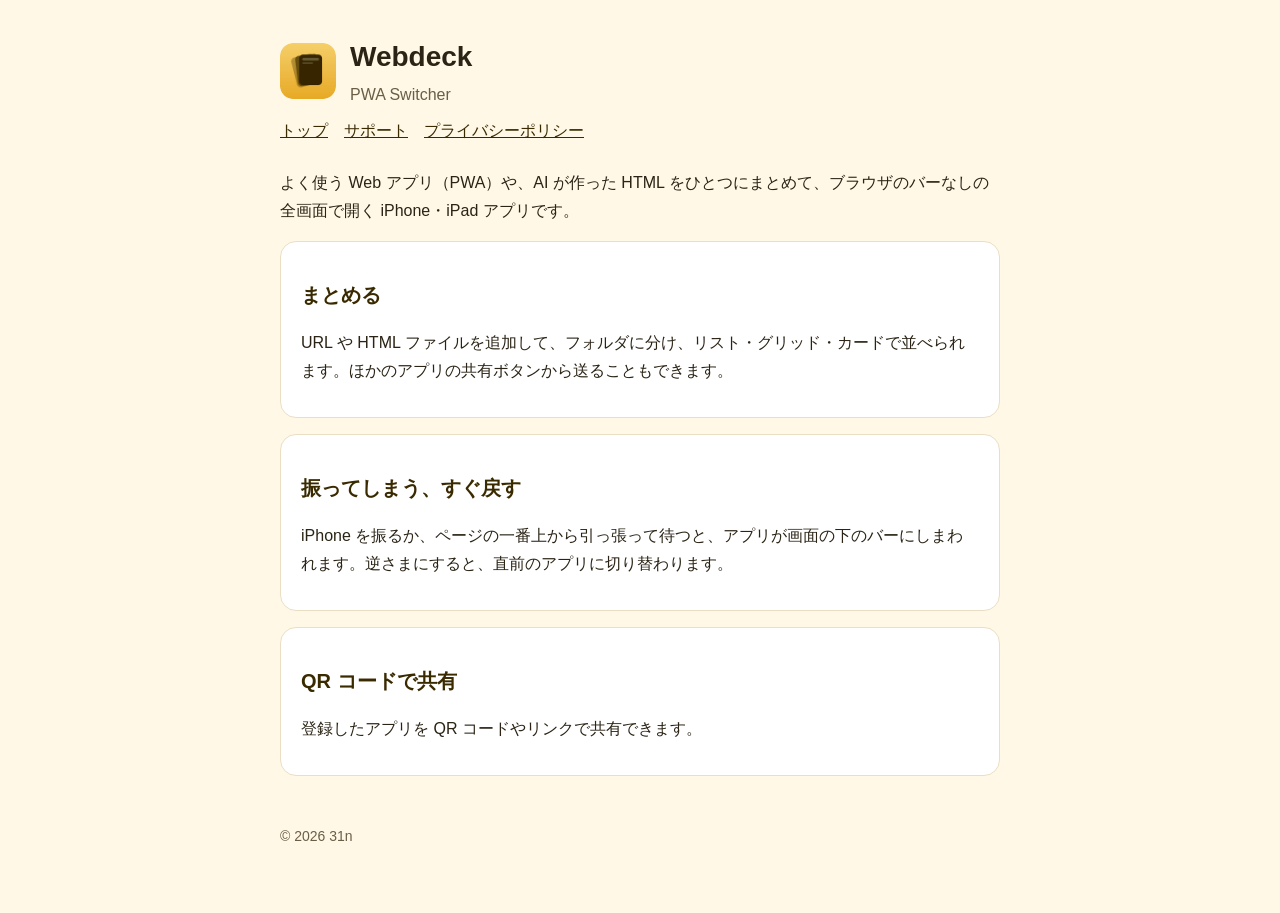
==== index.html @ 568626fa "Initial commit" ====
<!doctype html>
<html lang="ja">
<head>
<meta charset="utf-8">
<meta name="viewport" content="width=device-width, initial-scale=1">
<title>Webdeck: PWA Switcher</title>
<meta name="description" content="よく使う Web アプリ（PWA）や AI が作った HTML をひとつにまとめて、ブラウザのバーなしの全画面で開く iPhone・iPad アプリ。">
<link rel="stylesheet" href="style.css">
<link rel="icon" href="icon.png">
</head>
<body>
<main>
  <header class="top">
    <img src="icon.png" alt="">
    <div>
      <h1>Webdeck</h1>
      <div class="sub">PWA Switcher</div>
    </div>
  </header>
  <nav>
    <a href="./">トップ</a>
    <a href="support.html">サポート</a>
    <a href="privacy.html">プライバシーポリシー</a>
  </nav>

  <p>よく使う Web アプリ（PWA）や、AI が作った HTML をひとつにまとめて、ブラウザのバーなしの全画面で開く iPhone・iPad アプリです。</p>

  <div class="card">
    <h2>まとめる</h2>
    <p>URL や HTML ファイルを追加して、フォルダに分け、リスト・グリッド・カードで並べられます。ほかのアプリの共有ボタンから送ることもできます。</p>
  </div>
  <div class="card">
    <h2>振ってしまう、すぐ戻す</h2>
    <p>iPhone を振るか、ページの一番上から引っ張って待つと、アプリが画面の下のバーにしまわれます。逆さまにすると、直前のアプリに切り替わります。</p>
  </div>
  <div class="card">
    <h2>QR コードで共有</h2>
    <p>登録したアプリを QR コードやリンクで共有できます。</p>
  </div>

  <footer>© 2026 31n</footer>
</main>
</body>
</html>
---- style.css ----
:root { --accent: #3A2A00; --bg: #FFF8E7; --card: #FFFFFF; --text: #2B2416; --sub: #6B5E45; --line: #EADFC4; }
@media (prefers-color-scheme: dark) {
  :root { --accent: #F2C14E; --bg: #1C1A16; --card: #2A2620; --text: #F4EEDF; --sub: #BFB49B; --line: #3A342A; }
}
* { box-sizing: border-box; }
body { margin: 0; font: 16px/1.75 -apple-system, "Hiragino Sans", "Noto Sans JP", sans-serif; background: var(--bg); color: var(--text); }
main { max-width: 760px; margin: 0 auto; padding: 32px 20px 64px; }
header.top { display: flex; align-items: center; gap: 14px; margin-bottom: 8px; }
header.top img { width: 56px; height: 56px; border-radius: 13px; }
h1 { font-size: 28px; margin: 0; }
h2 { font-size: 20px; margin: 32px 0 8px; color: var(--accent); }
h3 { font-size: 17px; margin: 20px 0 4px; }
p, li { color: var(--text); }
.sub { color: var(--sub); }
.card { background: var(--card); border-radius: 16px; padding: 4px 20px 16px; margin: 16px 0; border: 1px solid var(--line); }
nav { margin: 8px 0 24px; display: flex; gap: 16px; flex-wrap: wrap; }
nav a, a { color: var(--accent); }
footer { margin-top: 48px; color: var(--sub); font-size: 14px; }
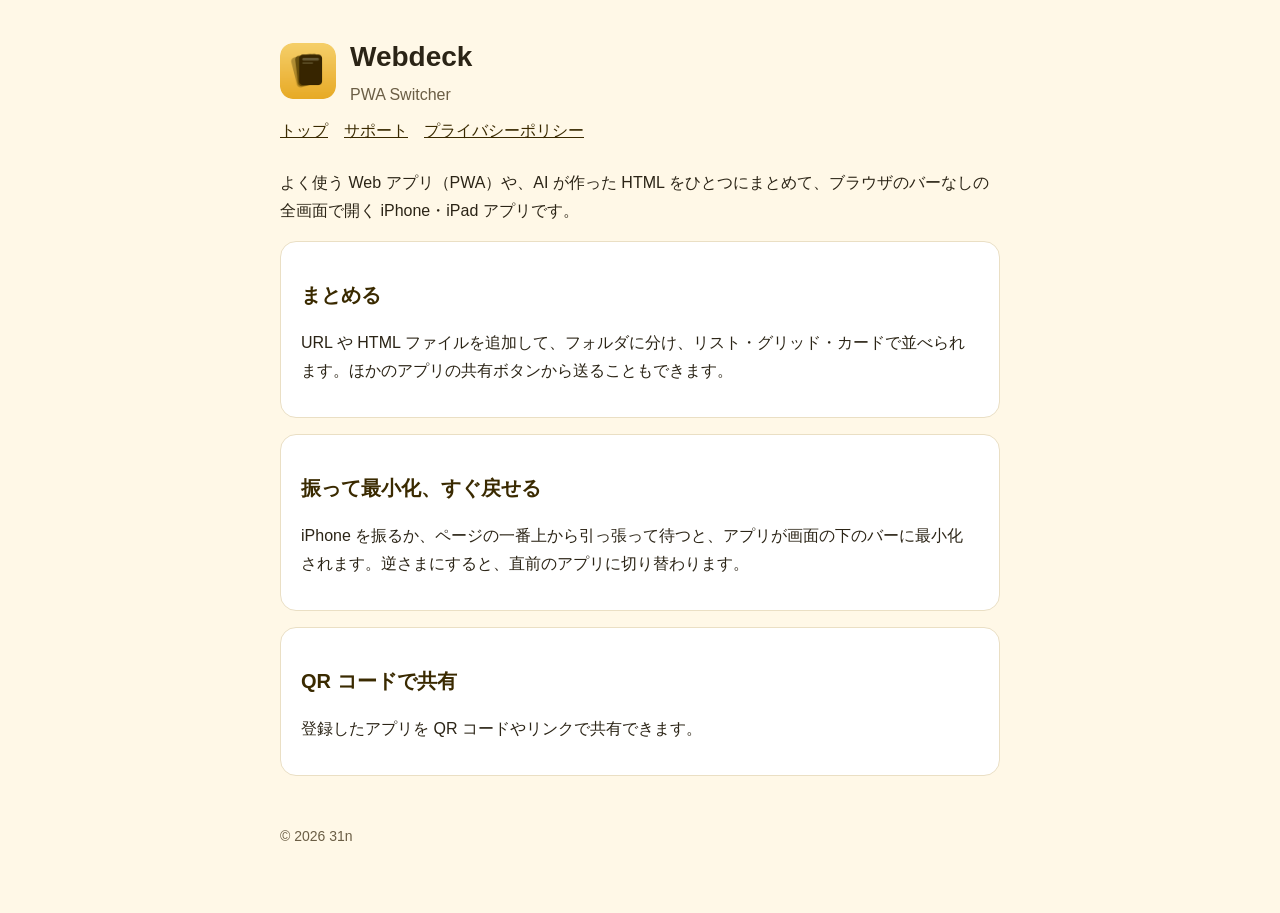
==== commit 835aab65: "Update" ====
--- a/index.html
+++ b/index.html
@@ -30,8 +30,8 @@
     <p>URL や HTML ファイルを追加して、フォルダに分け、リスト・グリッド・カードで並べられます。ほかのアプリの共有ボタンから送ることもできます。</p>
   </div>
   <div class="card">
-    <h2>振ってしまう、すぐ戻す</h2>
-    <p>iPhone を振るか、ページの一番上から引っ張って待つと、アプリが画面の下のバーにしまわれます。逆さまにすると、直前のアプリに切り替わります。</p>
+    <h2>振って最小化、すぐ戻せる</h2>
+    <p>iPhone を振るか、ページの一番上から引っ張って待つと、アプリが画面の下のバーに最小化されます。逆さまにすると、直前のアプリに切り替わります。</p>
   </div>
   <div class="card">
     <h2>QR コードで共有</h2>
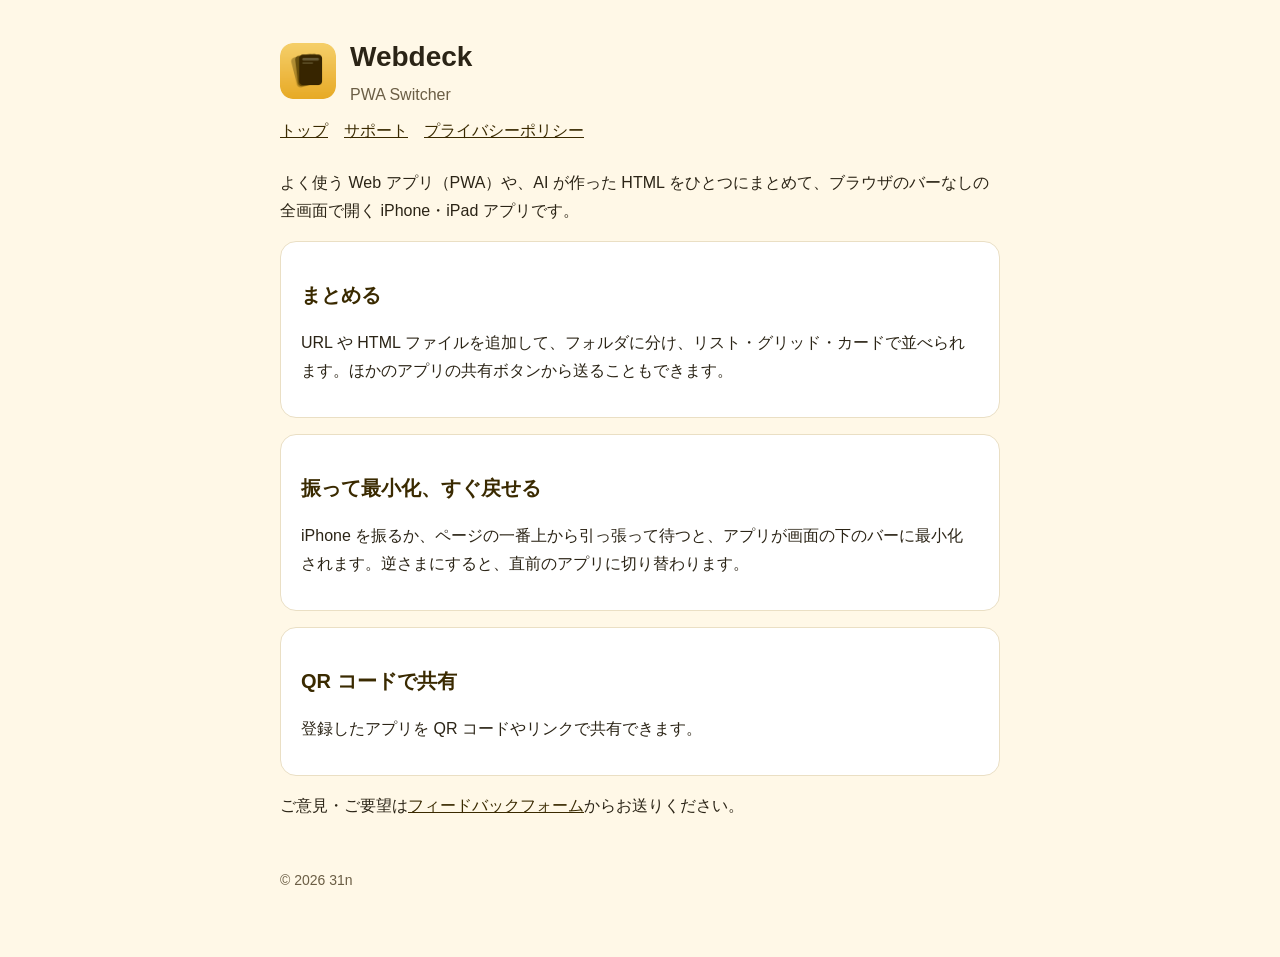
==== commit f6d15060: "Update" ====
--- a/index.html
+++ b/index.html
@@ -38,6 +38,8 @@
     <p>登録したアプリを QR コードやリンクで共有できます。</p>
   </div>
 
+  <p>ご意見・ご要望は<a href="https://forms.gle/2fH9viR1kzPKTUj47">フィードバックフォーム</a>からお送りください。</p>
+
   <footer>© 2026 31n</footer>
 </main>
 </body>
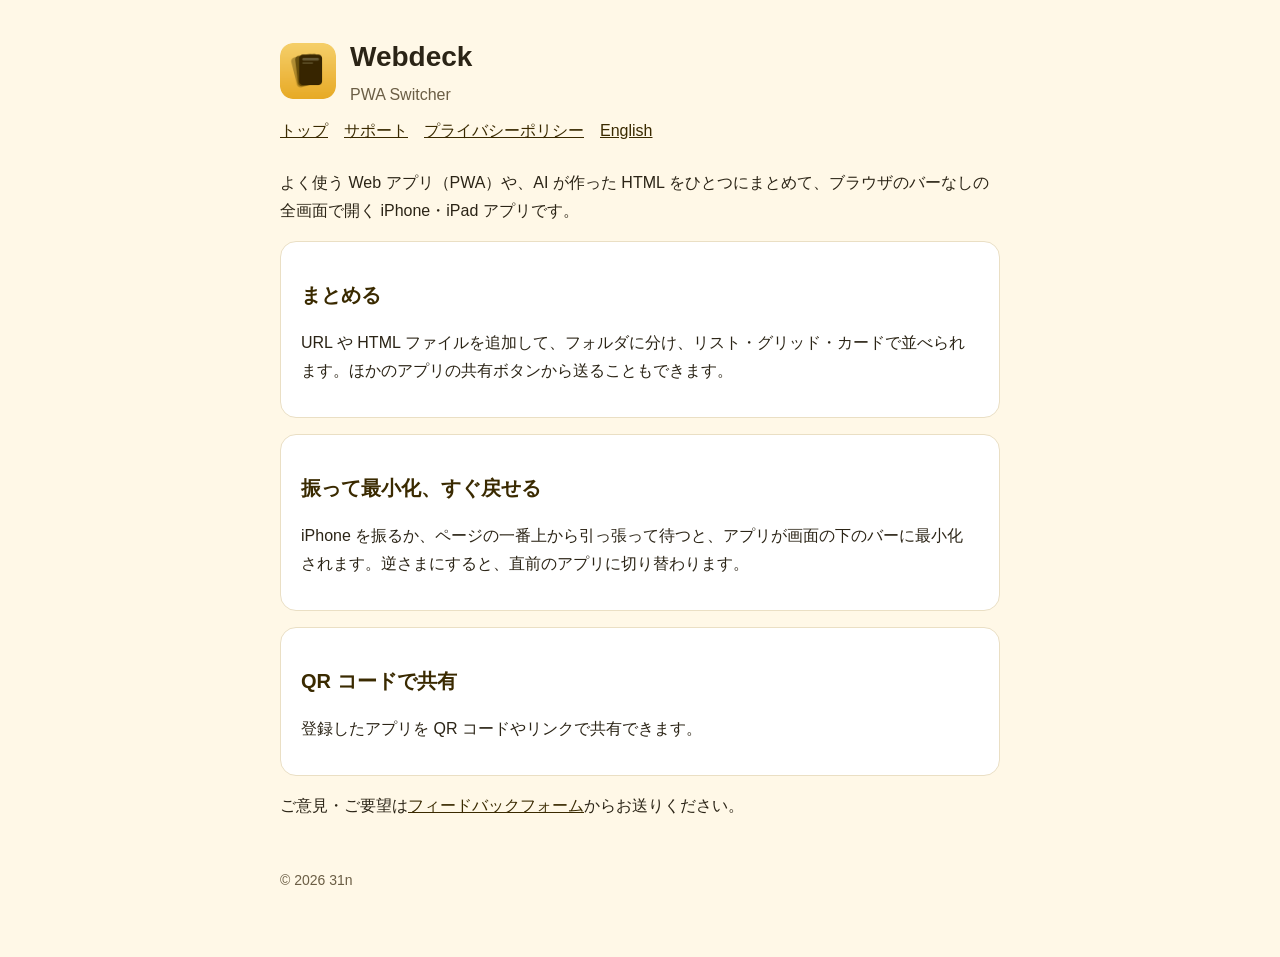
==== commit 7d70d538: "Update" ====
--- a/index.html
+++ b/index.html
@@ -21,6 +21,7 @@
     <a href="./">トップ</a>
     <a href="support.html">サポート</a>
     <a href="privacy.html">プライバシーポリシー</a>
+    <a href="en/" lang="en">English</a>
   </nav>
 
   <p>よく使う Web アプリ（PWA）や、AI が作った HTML をひとつにまとめて、ブラウザのバーなしの全画面で開く iPhone・iPad アプリです。</p>
